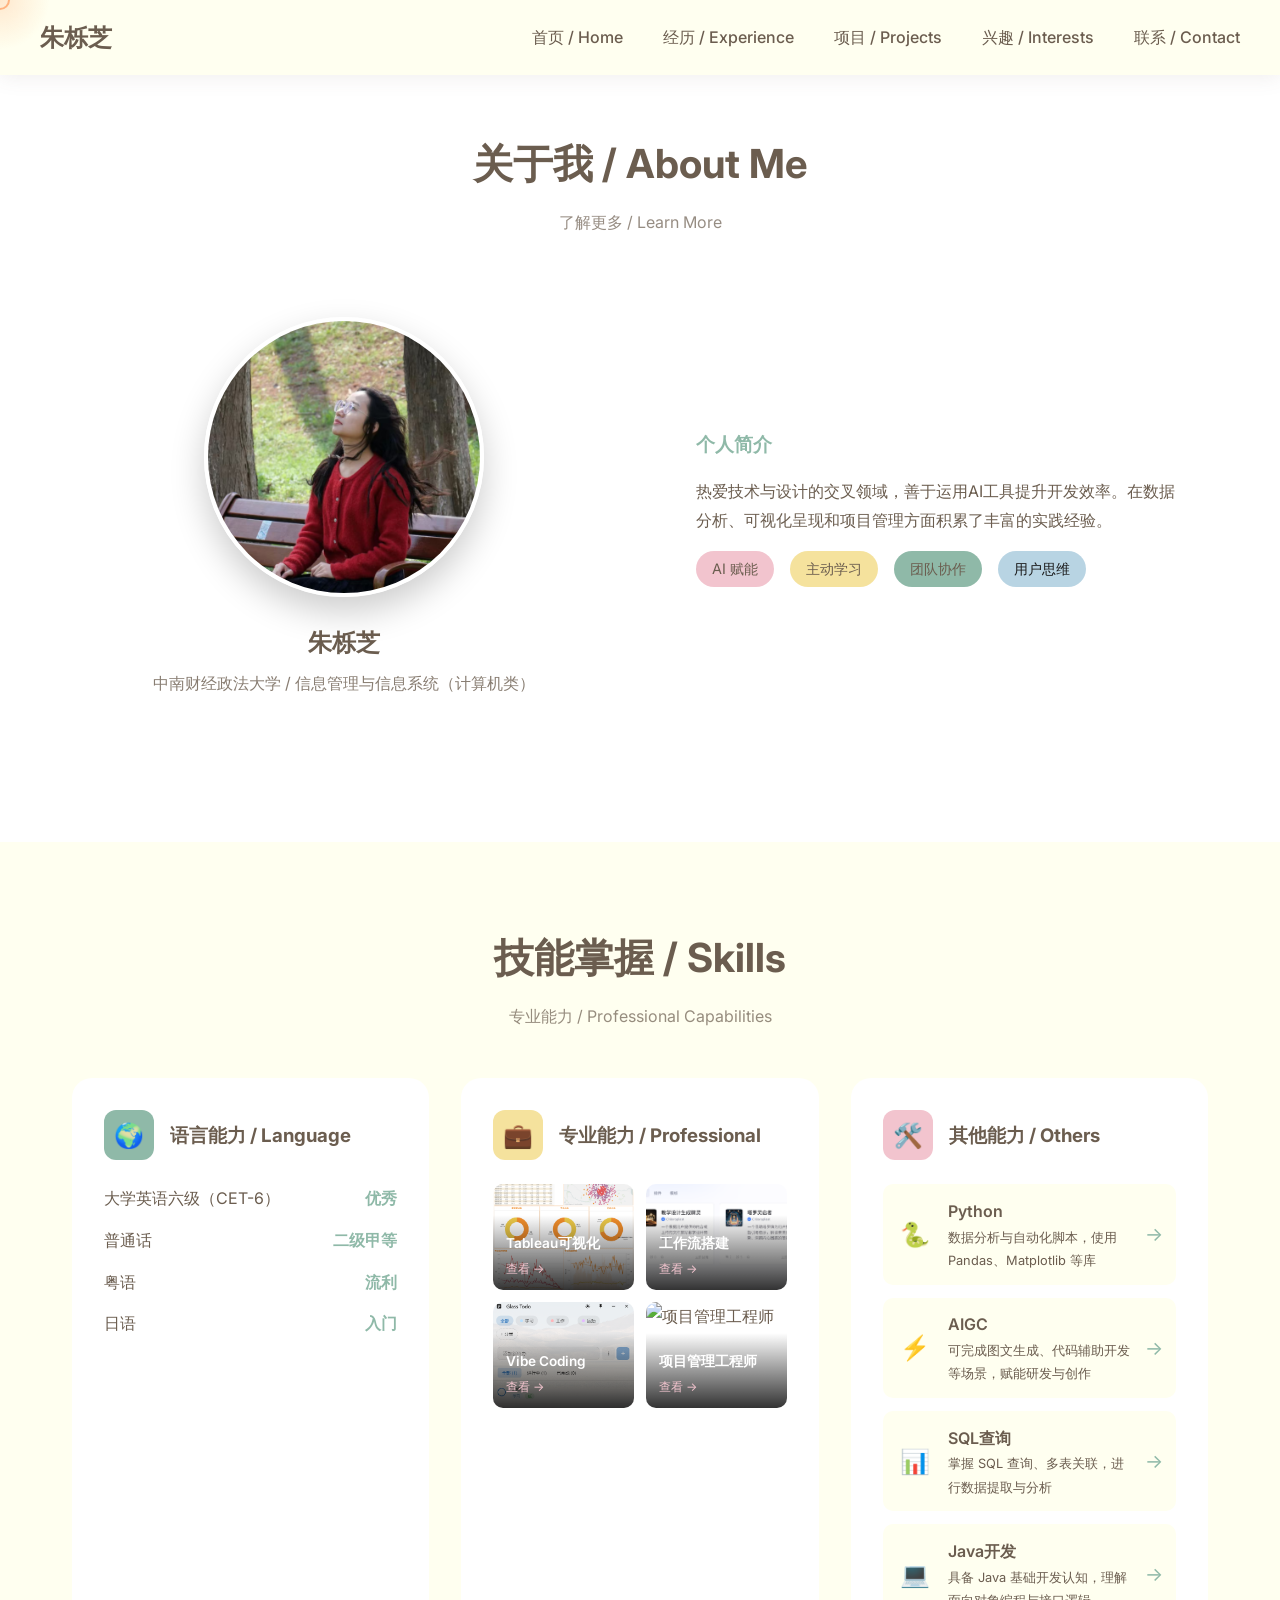
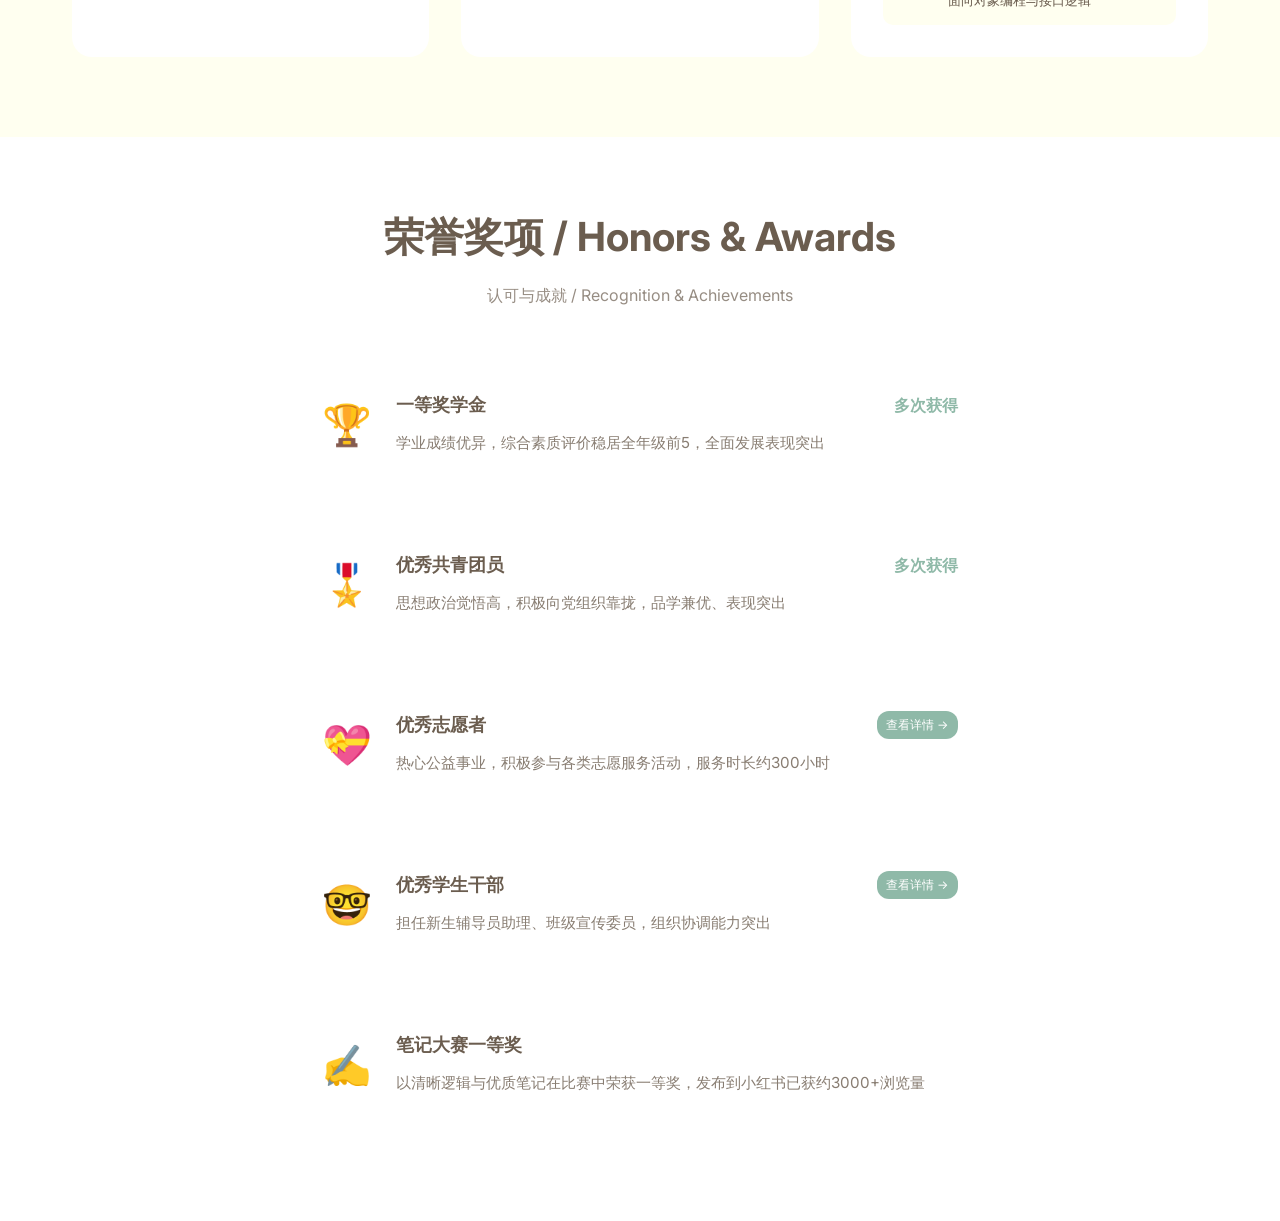
==== about.html @ 86832d2b "Initial commit: Personal portfolio website" ====
<!DOCTYPE html>
<html lang="zh-CN">
<head>
  <meta charset="UTF-8">
  <meta name="viewport" content="width=device-width, initial-scale=1.0">
  <title>关于我 - 朱栎芝 | About Me</title>
  <link rel="preconnect" href="https://fonts.googleapis.com">
  <link rel="preconnect" href="https://fonts.gstatic.com" crossorigin>
  <link href="https://fonts.googleapis.com/css2?family=Inter:wght@300;400;500;600;700&display=swap" rel="stylesheet">
  <link rel="stylesheet" href="css/style.css">
  <link rel="stylesheet" href="css/animations.css">
</head>
<body>

  <!-- 自定义鼠标光标 -->
  <div class="custom-cursor"></div>
  <div class="cursor-glow"></div>

  <!-- 导航栏 -->
  <nav class="navbar scrolled" id="navbar">
    <div class="nav-container">
      <a href="index.html" class="nav-logo">朱栎芝</a>
      <ul class="nav-links">
        <li><a href="index.html" class="nav-link">首页 / Home</a></li>
        <li><a href="experience.html" class="nav-link">经历 / Experience</a></li>
        <li><a href="projects.html" class="nav-link">项目 / Projects</a></li>
        <li><a href="interests.html" class="nav-link">兴趣 / Interests</a></li>
        <li><a href="contact.html" class="nav-link">联系 / Contact</a></li>
      </ul>
      <button class="mobile-menu-btn">☰</button>
    </div>
  </nav>

  <!-- 关于我 -->
  <section id="about" style="padding: 8rem 0 7rem 0; background: var(--color-white);">
    <div class="container">
      <div class="section-title scroll-animate">
        <h2>关于我 / About Me</h2>
        <p>了解更多 / Learn More</p>
      </div>
      
      <div style="display: grid; grid-template-columns: 1fr 1fr; gap: 3rem; align-items: center;">
        <div class="scroll-animate" style="animation-delay: 0.2s;">
          <div class="about-photo-card">
            <div class="about-photo-wrapper">
              <img src="img/avatar.jpg" alt="朱栎芝" class="about-photo" onerror="this.src='data:image/svg+xml,<svg xmlns=%22http://www.w3.org/2000/svg%22 width=%22200%22 height=%22200%22><rect fill=%22%23ddd%22 width=%22200%22 height=%22200%22/><text fill=%22%23999%22 x=%2250%%22 y=%2250%%22 text-anchor=%22middle%22>照片</text></svg>'">
            </div>
            <h3 style="margin-bottom: 0.3rem; font-size: 1.5rem;">朱栎芝</h3>
            <p style="opacity: 0.8;">中南财经政法大学 / 信息管理与信息系统（计算机类）</p>
          </div>
        </div>
        
        <div class="scroll-animate" style="animation-delay: 0.4s;">
          <div class="card">
            <h3 style="margin-bottom: 1rem; color: var(--color-primary);">个人简介</h3>
            <p style="margin-bottom: 1rem; line-height: 1.8;">
              热爱技术与设计的交叉领域，善于运用AI工具提升开发效率。在数据分析、可视化呈现和项目管理方面积累了丰富的实践经验。
            </p>
            <div style="display: flex; gap: 1rem; flex-wrap: wrap;">
              <span style="background: var(--color-secondary); padding: 0.3rem 1rem; border-radius: 20px; font-size: 0.9rem;">AI  赋能</span>
              <span style="background: var(--color-accent); padding: 0.3rem 1rem; border-radius: 20px; font-size: 0.9rem;">主动学习</span>
              <span style="background: var(--color-primary); padding: 0.3rem 1rem; border-radius: 20px; font-size: 0.9rem;">团队协作</span>
              <span style="background: #B8D4E3; color: #1a1a1a; padding: 0.3rem 1rem; border-radius: 20px; font-size: 0.9rem;">用户思维</span>
            </div>
          </div>
        </div>
      </div>
    </div>
  </section>

  <!-- 技能掌握 -->
  <section id="skills" style="padding: 5rem 0;">
    <div class="container">
      <div class="section-title scroll-animate">
        <h2>技能掌握 / Skills</h2>
        <p>专业能力 / Professional Capabilities</p>
      </div>

      <div style="display: grid; grid-template-columns: repeat(auto-fit, minmax(300px, 1fr)); gap: 2rem;">
        
        <!-- 语言能力 -->
        <div class="card card-hover scroll-animate" style="animation-delay: 0.2s;">
          <div style="display: flex; align-items: center; gap: 1rem; margin-bottom: 1.5rem;">
            <div style="width: 50px; height: 50px; background: var(--color-primary); border-radius: 12px; display: flex; align-items: center; justify-content: center; font-size: 1.5rem;">
              🌍
            </div>
            <h3>语言能力 / Language</h3>
          </div>
          <ul style="list-style: none; display: flex; flex-direction: column; gap: 0.8rem;">
            <li style="display: flex; justify-content: space-between;">
              <span>大学英语六级（CET-6）</span>
              <span style="color: var(--color-primary); font-weight: 600;">优秀</span>
            </li>
            <li style="display: flex; justify-content: space-between;">
              <span>普通话</span>
              <span style="color: var(--color-primary); font-weight: 600;">二级甲等</span>
            </li>
            <li style="display: flex; justify-content: space-between;">
              <span>粤语</span>
              <span style="color: var(--color-primary); font-weight: 600;">流利</span>
            </li>
            <li style="display: flex; justify-content: space-between;">
              <span>日语</span>
              <span style="color: var(--color-primary); font-weight: 600;">入门</span>
            </li>
          </ul>
        </div>

        <!-- 专业能力 -->
        <div class="card card-hover scroll-animate" style="animation-delay: 0.4s;">
          <div style="display: flex; align-items: center; gap: 1rem; margin-bottom: 1.5rem;">
            <div style="width: 50px; height: 50px; background: var(--color-accent); border-radius: 12px; display: flex; align-items: center; justify-content: center; font-size: 1.5rem;">
              💼
            </div>
            <h3>专业能力 / Professional</h3>
          </div>
          <div class="works-grid">
            <a href="https://public.tableau.com/app/profile/.88863636/viz/_17752260923790/1_1" target="_blank" class="work-item" style="text-decoration: none; color: inherit;">
              <img src="img/Tableau1.png" alt="Tableau作品" loading="lazy">
              <div class="work-overlay">
                <span class="work-title">Tableau可视化</span>
                <span class="work-view">查看 →</span>
              </div>
            </a>
            <a href="https://www.coze.cn/user/177451257834448?access_entrance=share_my_link&bid=6jnf3qc0g4g09" target="_blank" class="work-item" style="text-decoration: none; color: inherit;">
              <img src="img/workflow.png" alt="工作流作品" loading="lazy">
              <div class="work-overlay">
                <span class="work-title">工作流搭建</span>
                <span class="work-view">查看 →</span>
              </div>
            </a>
            <a href="https://github.com/dark-forest666" target="_blank" class="work-item" style="text-decoration: none; color: inherit;">
              <img src="img/vibecoding.png" alt="Vibe Coding" loading="lazy">
              <div class="work-overlay">
                <span class="work-title">Vibe Coding</span>
                <span class="work-view">查看 →</span>
              </div>
            </a>
            <div class="work-item" onclick="openWorkModal('certificate')">
              <img src="img/zhongxiang.png" alt="项目管理工程师" loading="lazy">
              <div class="work-overlay">
                <span class="work-title">项目管理工程师</span>
                <span class="work-view">查看 →</span>
              </div>
            </div>
          </div>
        </div>

        <!-- 其他能力 -->
        <div class="card card-hover scroll-animate" style="animation-delay: 0.6s;">
          <div style="display: flex; align-items: center; gap: 1rem; margin-bottom: 1.5rem;">
            <div style="width: 50px; height: 50px; background: var(--color-secondary); border-radius: 12px; display: flex; align-items: center; justify-content: center; font-size: 1.5rem;">
              🛠️
            </div>
            <h3>其他能力 / Others</h3>
          </div>
          <div class="project-list">
            <div class="project-item" onclick="openWorkModal('python')">
              <div class="project-icon">🐍</div>
              <div class="project-info">
                <span class="project-name">Python</span>
                <span class="project-desc">数据分析与自动化脚本，使用 Pandas、Matplotlib 等库</span>
              </div>
              <span class="project-arrow">→</span>
            </div>
            <div class="project-item" onclick="openWorkModal('workflow')">
              <div class="project-icon">⚡</div>
              <div class="project-info">
                <span class="project-name">AIGC</span>
                <span class="project-desc">可完成图文生成、代码辅助开发等场景，赋能研发与创作</span>
              </div>
              <span class="project-arrow">→</span>
            </div>
            <div class="project-item" onclick="openWorkModal('uml')">
              <div class="project-icon">📊</div>
              <div class="project-info">
                <span class="project-name">SQL查询</span>
                <span class="project-desc">掌握 SQL 查询、多表关联，进行数据提取与分析</span>
              </div>
              <span class="project-arrow">→</span>
            </div>
            <div class="project-item" onclick="openWorkModal('design')">
              <div class="project-icon">💻</div>
              <div class="project-info">
                <span class="project-name">Java开发</span>
                <span class="project-desc">具备 Java 基础开发认知，理解面向对象编程与接口逻辑</span>
              </div>
              <span class="project-arrow">→</span>
            </div>
          </div>
        </div>
      </div>
    </div>
  </section>

  <section style="padding: 4rem 0; background: var(--color-white);">
    <div class="container">
      <div class="section-title scroll-animate">
        <h2>荣誉奖项 / Honors & Awards</h2>
        <p>认可与成就 / Recognition & Achievements</p>
      </div>

      <div style="max-width: 700px; margin: 0 auto;">
        
        <!-- 奖项1 -->
        <div class="scroll-animate" style="margin-bottom: 1.5rem;">
          <div class="card card-hover">
            <div style="display: flex; align-items: flex-start; gap: 1.5rem;">
              <div style="font-size: 2.5rem;">🏆</div>
              <div style="flex: 1;">
                <div style="display: flex; justify-content: space-between; align-items: center; flex-wrap: wrap; gap: 0.5rem; margin-bottom: 0.5rem;">
                  <h3 style="font-size: 1.1rem;">一等奖学金</h3>
                  <span style="color: var(--color-primary); font-weight: 600;">多次获得</span>
                </div>
                <p style="opacity: 0.8; font-size: 0.95rem;">学业成绩优异，综合素质评价稳居全年级前5，全面发展表现突出</p>
              </div>
            </div>
          </div>
        </div>

        <!-- 奖项2 -->
        <div class="scroll-animate" style="animation-delay: 0.2s; margin-bottom: 1.5rem;">
          <div class="card card-hover">
            <div style="display: flex; align-items: flex-start; gap: 1.5rem;">
              <div style="font-size: 2.5rem;">🎖️</div>
              <div style="flex: 1;">
                <div style="display: flex; justify-content: space-betwwueen; align-items: center; flex-wrap: wrap; gap: 0.5rem; margin-bottom: 0.5rem;">
                  <h3 style="font-size: 1.1rem;">优秀共青团员</h3>
                  <span style="color: var(--color-primary); font-weight: 600; margin-left: auto;">多次获得</span>
                </div>
                <p style="opacity: 0.8; font-size: 0.95rem;">思想政治觉悟高，积极向党组织靠拢，品学兼优、表现突出</p>
              </div>
            </div>
          </div>
        </div>

        <!-- 奖项3 - 优秀志愿者 -->
        <a href="experience.html" style="text-decoration: none; color: inherit; display: block;">
          <div class="scroll-animate" style="animation-delay: 0.4s; margin-bottom: 1.5rem;">
            <div class="card card-hover">
              <div style="display: flex; align-items: flex-start; gap: 1.5rem;">
                <div style="font-size: 2.5rem;">💝</div>
                <div style="flex: 1;">
                  <div style="display: flex; justify-content: space-between; align-items: center; flex-wrap: wrap; gap: 0.5rem; margin-bottom: 0.5rem;">
                    <h3 style="font-size: 1.1rem;">优秀志愿者</h3>
                    <span style="background: var(--color-primary); color: white; padding: 0.2rem 0.6rem; border-radius: 12px; font-size: 0.75rem;">查看详情 →</span>
                  </div>
                  <p style="opacity: 0.8; font-size: 0.95rem;">热心公益事业，积极参与各类志愿服务活动，服务时长约300小时</p>
                </div>
              </div>
            </div>
          </div>
        </a>

        <!-- 奖项4 - 优秀学生干部 -->
        <a href="assistant.html" style="text-decoration: none; color: inherit; display: block;">
          <div class="scroll-animate" style="animation-delay: 0.4s; margin-bottom: 1.5rem;">
            <div class="card card-hover">
              <div style="display: flex; align-items: flex-start; gap: 1.5rem;">
                <div style="font-size: 2.5rem;">🤓</div>
                <div style="flex: 1;">
                  <div style="display: flex; justify-content: space-between; align-items: center; flex-wrap: wrap; gap: 0.5rem; margin-bottom: 0.5rem;">
                    <h3 style="font-size: 1.1rem;">优秀学生干部</h3>
                    <span style="background: var(--color-primary); color: white; padding: 0.2rem 0.6rem; border-radius: 12px; font-size: 0.75rem;">查看详情 →</span>
                  </div>
                  <p style="opacity: 0.8; font-size: 0.95rem;">担任新生辅导员助理、班级宣传委员，组织协调能力突出</p>
                </div>
              </div>
            </div>
          </div>
        </a>

          <!-- 奖项5 - 预留 -->
        <div class="scroll-animate" style="animation-delay: 0.4s; margin-bottom: 1.5rem;">
          <div class="card card-hover">
            <div style="display: flex; align-items: flex-start; gap: 1.5rem;">
              <div style="font-size: 2.5rem;">✍</div>
              <div style="flex: 1;">
                <div style="display: flex; justify-content: space-between; align-items: center; flex-wrap: wrap; gap: 0.5rem; margin-bottom: 0.5rem;">
                  <h3 style="font-size: 1.1rem;">笔记大赛一等奖</h3>
                </div>
                <p style="opacity: 0.8; font-size: 0.95rem;">以清晰逻辑与优质笔记在比赛中荣获一等奖，发布到小红书已获约3000+浏览量</p>
              </div>
            </div>
          </div>
        </div>

      </div>
    </div>
  </section>

  <!-- 作品查看模态框 -->
  <div id="work-modal" class="work-modal">
    <div class="work-modal-content">
      <button class="work-modal-close" onclick="closeWorkModal()">×</button>
      <h3 id="work-modal-title" class="work-modal-title"></h3>
      <div class="work-modal-gallery" id="work-modal-gallery">
        <!-- 图片动态插入 -->
      </div>
    </div>
  </div>

  <style>
    /* 关于我照片样式 */
    .about-photo-card {
      text-align: center;
      padding: 2rem;
    }

    .about-photo-wrapper {
      width: 280px;
      height: 280px;
      margin: 0 auto 1.5rem;
      position: relative;
      border-radius: 50%;
      overflow: hidden;
      box-shadow: 0 15px 35px rgba(0, 0, 0, 0.2);
      border: 4px solid var(--color-white);
      transition: transform 0.4s ease, box-shadow 0.4s ease;
    }

    .about-photo-wrapper:hover {
      transform: scale(1.05);
      box-shadow: 0 25px 50px rgba(0, 0, 0, 0.25);
    }

    .about-photo {
      width: 100%;
      height: 100%;
      object-fit: cover;
    }

    /* 作品网格样式 */
    .works-grid {
      display: grid;
      grid-template-columns: repeat(2, 1fr);
      gap: 0.8rem;
    }

    .work-item {
      position: relative;
      aspect-ratio: 4/3;
      border-radius: 10px;
      overflow: hidden;
      cursor: pointer;
      background: var(--color-gray);
    }

    .work-item img {
      width: 100%;
      height: 100%;
      object-fit: cover;
      transition: transform 0.3s ease;
    }

    .work-item:hover img {
      transform: scale(1.1);
    }

    .work-overlay {
      position: absolute;
      bottom: 0;
      left: 0;
      right: 0;
      background: linear-gradient(transparent, rgba(0, 0, 0, 0.8));
      padding: 1rem 0.8rem 0.6rem;
      display: flex;
      flex-direction: column;
      gap: 0.2rem;
      opacity: 1;
      transition: opacity 0.3s ease;
    }

    .work-item .work-overlay {
      opacity: 1;
    }

    .work-title {
      color: white;
      font-size: 0.85rem;
      font-weight: 600;
    }

    .work-view {
      color: var(--color-secondary);
      font-size: 0.75rem;
    }

    /* 项目列表样式 */
    .project-list {
      display: flex;
      flex-direction: column;
      gap: 0.8rem;
    }

    .project-item {
      display: flex;
      align-items: center;
      gap: 0.8rem;
      padding: 0.8rem;
      background: var(--color-bg);
      border-radius: 10px;
      cursor: pointer;
      transition: all 0.3s ease;
    }

    .project-item:hover {
      background: var(--color-secondary);
      transform: translateX(5px);
    }

    .project-icon {
      font-size: 1.5rem;
      width: 40px;
      text-align: center;
    }

    .project-info {
      flex: 1;
      display: flex;
      flex-direction: column;
    }

    .project-name {
      font-weight: 600;
      color: var(--color-text);
    }

    .project-desc {
      font-size: 0.8rem;
      color: var(--color-text-light);
    }

    .project-arrow {
      color: var(--color-primary);
      font-size: 1.2rem;
      transition: transform 0.3s ease;
    }

    .project-item:hover .project-arrow {
      transform: translateX(5px);
    }

    /* 模态框样式 */
    .work-modal {
      display: none;
      position: fixed;
      top: 0;
      left: 0;
      width: 100%;
      height: 100%;
      background: rgba(0, 0, 0, 0.95);
      z-index: 9999;
      overflow-y: auto;
    }

    .work-modal.active {
      display: flex;
      align-items: center;
      justify-content: center;
      padding: 2rem;
    }

    .work-modal-content {
      max-width: 900px;
      width: 100%;
      position: relative;
    }

    .work-modal-close {
      position: fixed;
      top: 2rem;
      right: 2rem;
      width: 50px;
      height: 50px;
      background: rgba(255, 255, 255, 0.1);
      border: none;
      border-radius: 50%;
      color: white;
      font-size: 2rem;
      cursor: pointer;
      transition: background 0.3s ease;
      z-index: 10000;
    }

    .work-modal-close:hover {
      background: var(--color-primary);
    }

    .work-modal-title {
      color: white;
      font-size: 1.5rem;
      margin-bottom: 1.5rem;
      text-align: center;
    }

    .work-modal-gallery {
      display: grid;
      grid-template-columns: repeat(auto-fit, minmax(250px, 1fr));
      gap: 1rem;
    }

    .work-modal-gallery img {
      width: 100%;
      border-radius: 10px;
      cursor: pointer;
      transition: transform 0.3s ease;
    }

    .work-modal-gallery img:hover {
      transform: scale(1.02);
    }

    @media (max-width: 768px) {
      .about-photo-wrapper {
        width: 150px;
        height: 150px;
      }

      .works-grid {
        grid-template-columns: 1fr;
      }

      .work-modal-gallery {
        grid-template-columns: 1fr;
      }
    }
  </style>

  <script src="js/main.js"></script>
  <script src="js/animations.js"></script>
  <script src="js/interactions.js"></script>

  <script>
    // 作品数据配置
    const workData = {
      
      certificate: {
        title: '系统集成项目管理师证书',
        images: ['img/works/zhongxiang.png']
      }
    };

    // 打开作品模态框
    function openWorkModal(workType) {
      const modal = document.getElementById('work-modal');
      const title = document.getElementById('work-modal-title');
      const gallery = document.getElementById('work-modal-gallery');
      const data = workData[workType];

      if (!data) return;

      title.textContent = data.title;
      gallery.innerHTML = data.images.map(img => 
        `<img src="${img}" alt="${data.title}" loading="lazy" onerror="this.style.display='none'">`
      ).join('');

      modal.classList.add('active');
      document.body.style.overflow = 'hidden';
    }

    // 关闭作品模态框
    function closeWorkModal() {
      const modal = document.getElementById('work-modal');
      modal.classList.remove('active');
      document.body.style.overflow = 'auto';
    }

    // ESC键关闭
    document.addEventListener('keydown', (e) => {
      if (e.key === 'Escape') {
        closeWorkModal();
      }
    });

    // 点击背景关闭
    document.getElementById('work-modal').addEventListener('click', (e) => {
      if (e.target === e.currentTarget) {
        closeWorkModal();
      }
    });
  </script>
</body>
</html>
---- css/style.css ----
/* ==================== 颜色系统 ==================== */
:root {
  --color-primary: #8FB9A8;
  --color-secondary: #F2C4CE;
  --color-accent: #F5E29D;
  --color-bg: #FFFFF0;
  --color-text: #6B5D4F;
  --color-white: #FFFFFF;
}

/* ==================== 重置样式 ==================== */
* {
  margin: 0;
  padding: 0;
  box-sizing: border-box;
}

html {
  scroll-behavior: smooth;
}

body {
  font-family: 'Inter', 'Microsoft YaHei', sans-serif;
  background-color: var(--color-bg);
  color: var(--color-text);
  line-height: 1.8;
  overflow-x: hidden;
}

/* ==================== 自定义鼠标光标 ==================== */
/* 主站页面使用自定义光标 */
body:not(.club-page):not(.assistant-page) {
  cursor: none;
}

/* 主站光标样式 - 详情页会覆盖这些样式 */
body:not(.club-page):not(.assistant-page) .custom-cursor {
  position: fixed;
  width: 20px;
  height: 20px;
  border: 2px solid #FFB380;
  border-radius: 50%;
  pointer-events: none;
  z-index: 99999;
  left: 0;
  top: 0;
  opacity: 1;
  display: block;
}

body:not(.club-page):not(.assistant-page) .cursor-glow {
  position: fixed;
  width: 100px;
  height: 100px;
  background: radial-gradient(circle, rgba(255, 179, 128, 0.3) 0%, transparent 70%);
  border-radius: 50%;
  pointer-events: none;
  z-index: 99998;
  left: 0;
  top: 0;
  opacity: 1;
  display: block;
}

body:not(.club-page):not(.assistant-page):hover .custom-cursor,
body:not(.club-page):not(.assistant-page):hover .cursor-glow {
  opacity: 1;
}

/* ==================== 详情页自定义光标 ==================== */
/* 详情页使用自定义光标 */
body.club-page,
body.assistant-page {
  cursor: none;
}

/* 详情页光标样式 - 始终可见 */
body.club-page .custom-cursor,
body.assistant-page .custom-cursor {
  position: fixed;
  width: 20px;
  height: 20px;
  border: 2px solid #FFB380;
  border-radius: 50%;
  pointer-events: none;
  z-index: 99999;
  left: 0;
  top: 0;
  opacity: 1;
  display: block;
}

body.club-page .cursor-glow,
body.assistant-page .cursor-glow {
  position: fixed;
  width: 100px;
  height: 100px;
  background: radial-gradient(circle, rgba(255, 179, 128, 0.3) 0%, transparent 70%);
  border-radius: 50%;
  pointer-events: none;
  z-index: 99998;
  left: 0;
  top: 0;
  opacity: 1;
  display: block;
}

/* 悬停交互元素时的光标变化 */
a:hover ~ .custom-cursor,
button:hover ~ .custom-cursor,
.card:hover ~ .custom-cursor {
  transform: scale(1.5);
  background: #FFB380;
}

/* ==================== 导航栏 ==================== */
.navbar {
  position: fixed;
  top: 0;
  left: 0;
  right: 0;
  z-index: 1000;
  padding: 1rem 1rem;
  transition: all 0.3s ease;
}

.navbar.scrolled {
  background: rgba(255, 255, 240, 0.95);
  backdrop-filter: blur(10px);
  box-shadow: 0 2px 20px rgba(107, 93, 79, 0.1);
}

.nav-container {
  max-width: 1200px;
  margin: 0 auto;
  display: flex;
  justify-content: space-between;
  align-items: center;
}

.nav-logo {
  font-size: 1.5rem;
  font-weight: 700;
  color: var(--color-text);
  text-decoration: none;
  cursor: none;
}

.nav-links {
  display: flex;
  gap: 2.5rem;
  list-style: none;
}

.nav-link {
  color: var(--color-text);
  text-decoration: none;
  font-weight: 500;
  position: relative;
  cursor: none;
  transition: color 0.3s ease;
}

.nav-link::after {
  content: '';
  position: absolute;
  bottom: -5px;
  left: 50%;
  transform: translateX(-50%) scale(0);
  width: 6px;
  height: 6px;
  background: var(--color-primary);
  border-radius: 50%;
  transition: transform 0.3s ease;
}

.nav-link:hover {
  color: var(--color-accent);
}

.nav-link:hover::after,
.nav-link.active::after {
  transform: translateX(-50%) scale(1);
}

.nav-link.active {
  color: var(--color-accent);
}

.mobile-menu-btn {
  display: none;
  background: none;
  border: none;
  font-size: 1.5rem;
  color: var(--color-text);
  cursor: none;
}

/* ==================== 容器 ==================== */
.container {
  max-width: 1200px;
  margin: 0 auto;
  padding: 0 2rem;
}

/* ==================== 章节标题 ==================== */
.section-title {
  text-align: center;
  margin-bottom: 3rem;
}

.section-title h2 {
  font-size: 2.5rem;
  margin-bottom: 0.5rem;
}

.section-title p {
  font-size: 1rem;
  opacity: 0.7;
}

/* ==================== 卡片样式 ==================== */
.card {
  background: var(--color-white);
  border-radius: 20px;
  padding: 2rem;
  transition: all 0.4s ease;
  cursor: none;
}

.card:hover {
  transform: translateY(-10px);
  box-shadow: 0 20px 40px rgba(107, 93, 79, 0.1);
}

/* ==================== 按钮样式 ==================== */
.btn {
  display: inline-flex;
  align-items: center;
  gap: 0.5rem;
  padding: 1rem 2rem;
  border: none;
  border-radius: 50px;
  font-weight: 600;
  text-decoration: none;
  cursor: none;
  transition: all 0.3s ease;
}

.btn-primary {
  background: var(--color-primary);
  color: var(--color-white);
}

.btn-primary:hover {
  transform: scale(1.05);
  box-shadow: 0 10px 30px rgba(138, 154, 135, 0.4);
}

.btn-secondary {
  background: var(--color-white);
  color: var(--color-text);
  border: 2px solid var(--color-secondary);
}

.btn-secondary:hover {
  border-color: var(--color-accent);
  transform: scale(1.05);
}

/* ==================== 粒子背景 ==================== */
.particles-container {
  position: absolute;
  top: 0;
  left: 0;
  width: 100%;
  height: 100%;
  overflow: hidden;
  z-index: 0;
}

.particle {
  position: absolute;
  border-radius: 50%;
  pointer-events: none;
}

/* ==================== 页脚 ==================== */
.footer {
  background: var(--color-white);
  padding: 0.75rem 0;
  text-align: center;
  margin-top: 2rem;
  border-top: 1px solid #B4A08C;
  width: 100%;
  max-width: 100vw;
  height: 90px;
  display: flex;
  flex-direction: column;
  justify-content: center;
  align-items: center;
}

.footer p {
  opacity: 0.7;
  font-size: 14px;
  line-height: 1.5;
  margin-bottom: 0.8rem;
  color: var(--color-text);
}

/* ==================== 响应式 ==================== */
@media (max-width: 768px) {
  .nav-links {
    display: none;
  }
  
  .mobile-menu-btn {
    display: block;
  }
  
  .section-title h2 {
    font-size: 2rem;
  }
}
---- css/animations.css ----
/* ==================== 基础动画 ==================== */

/* 淡入上滑 */
@keyframes fadeInUp {
  from {
    opacity: 0;
    transform: translateY(40px);
  }
  to {
    opacity: 1;
    transform: translateY(0);
  }
}

.animate-fade-in-up {
  animation: fadeInUp 0.8s ease forwards;
}

/* 打字机效果 */
@keyframes typing {
  from {
    width: 0;
  }
  to {
    width: 100%;
  }
}

@keyframes blink {
  50% {
    border-color: transparent;
  }
}

.typewriter {
  overflow: hidden;
  border-right: 3px solid var(--color-primary);
  white-space: nowrap;
  animation: typing 2s steps(30) forwards, blink 0.7s infinite;
}

/* 粒子漂浮 */
@keyframes float {
  0%, 100% {
    transform: translateY(0) rotate(0deg);
  }
  50% {
    transform: translateY(-30px) rotate(180deg);
  }
}

.particle-float {
  animation: float ease-in-out infinite;
}

/* 旋转 */
@keyframes spin {
  from {
    transform: rotate(0deg);
  }
  to {
    transform: rotate(360deg);
  }
}

.animate-spin {
  animation: spin 10s linear infinite;
}

/* 脉冲 */
@keyframes pulse {
  0%, 100% {
    transform: scale(1);
    opacity: 1;
  }
  50% {
    transform: scale(1.1);
    opacity: 0.8;
  }
}

.animate-pulse {
  animation: pulse 2s ease-in-out infinite;
}

/* 弹跳 */
@keyframes bounce {
  0%, 20%, 50%, 80%, 100% {
    transform: translateY(0);
  }
  40% {
    transform: translateY(-20px);
  }
  60% {
    transform: translateY(-10px);
  }
}

.animate-bounce {
  animation: bounce 2s infinite;
}

/* 滚动触发类 */
.scroll-animate {
  opacity: 0;
  transform: translateY(40px);
  transition: all 0.8s ease;
}

.scroll-animate.visible {
  opacity: 1;
  transform: translateY(0);
}

/* 卡片悬停 */
.card-hover {
  transition: all 0.4s cubic-bezier(0.175, 0.885, 0.32, 1.275);
}

.card-hover:hover {
  transform: translateY(-15px) scale(1.02);
}

/* 渐变色背景流动 */
@keyframes gradient {
  0% {
    background-position: 0% 50%;
  }
  50% {
    background-position: 100% 50%;
  }
  100% {
    background-position: 0% 50%;
  }
}

.gradient-animated {
  background: linear-gradient(-45deg, var(--color-primary), var(--color-accent), var(--color-secondary), var(--color-primary));
  background-size: 400% 400%;
  animation: gradient 15s ease infinite;
}

/* 涟漪效果 */
@keyframes ripple {
  to {
    transform: scale(4);
    opacity: 0;
  }
}

.ripple {
  position: absolute;
  border-radius: 50%;
  background: rgba(255, 204, 153, 0.4);
  transform: scale(0);
  animation: ripple 0.6s linear;
  pointer-events: none;
}

/* 时间轴动画 */
@keyframes drawLine {
  from {
    height: 0;
  }
  to {
    height: 100%;
  }
}

.timeline-line {
  animation: drawLine 1s ease forwards;
}

/* 技能条 */
@keyframes fillBar {
  from {
    width: 0;
  }
}

.skill-bar {
  animation: fillBar 1.5s ease forwards;
}
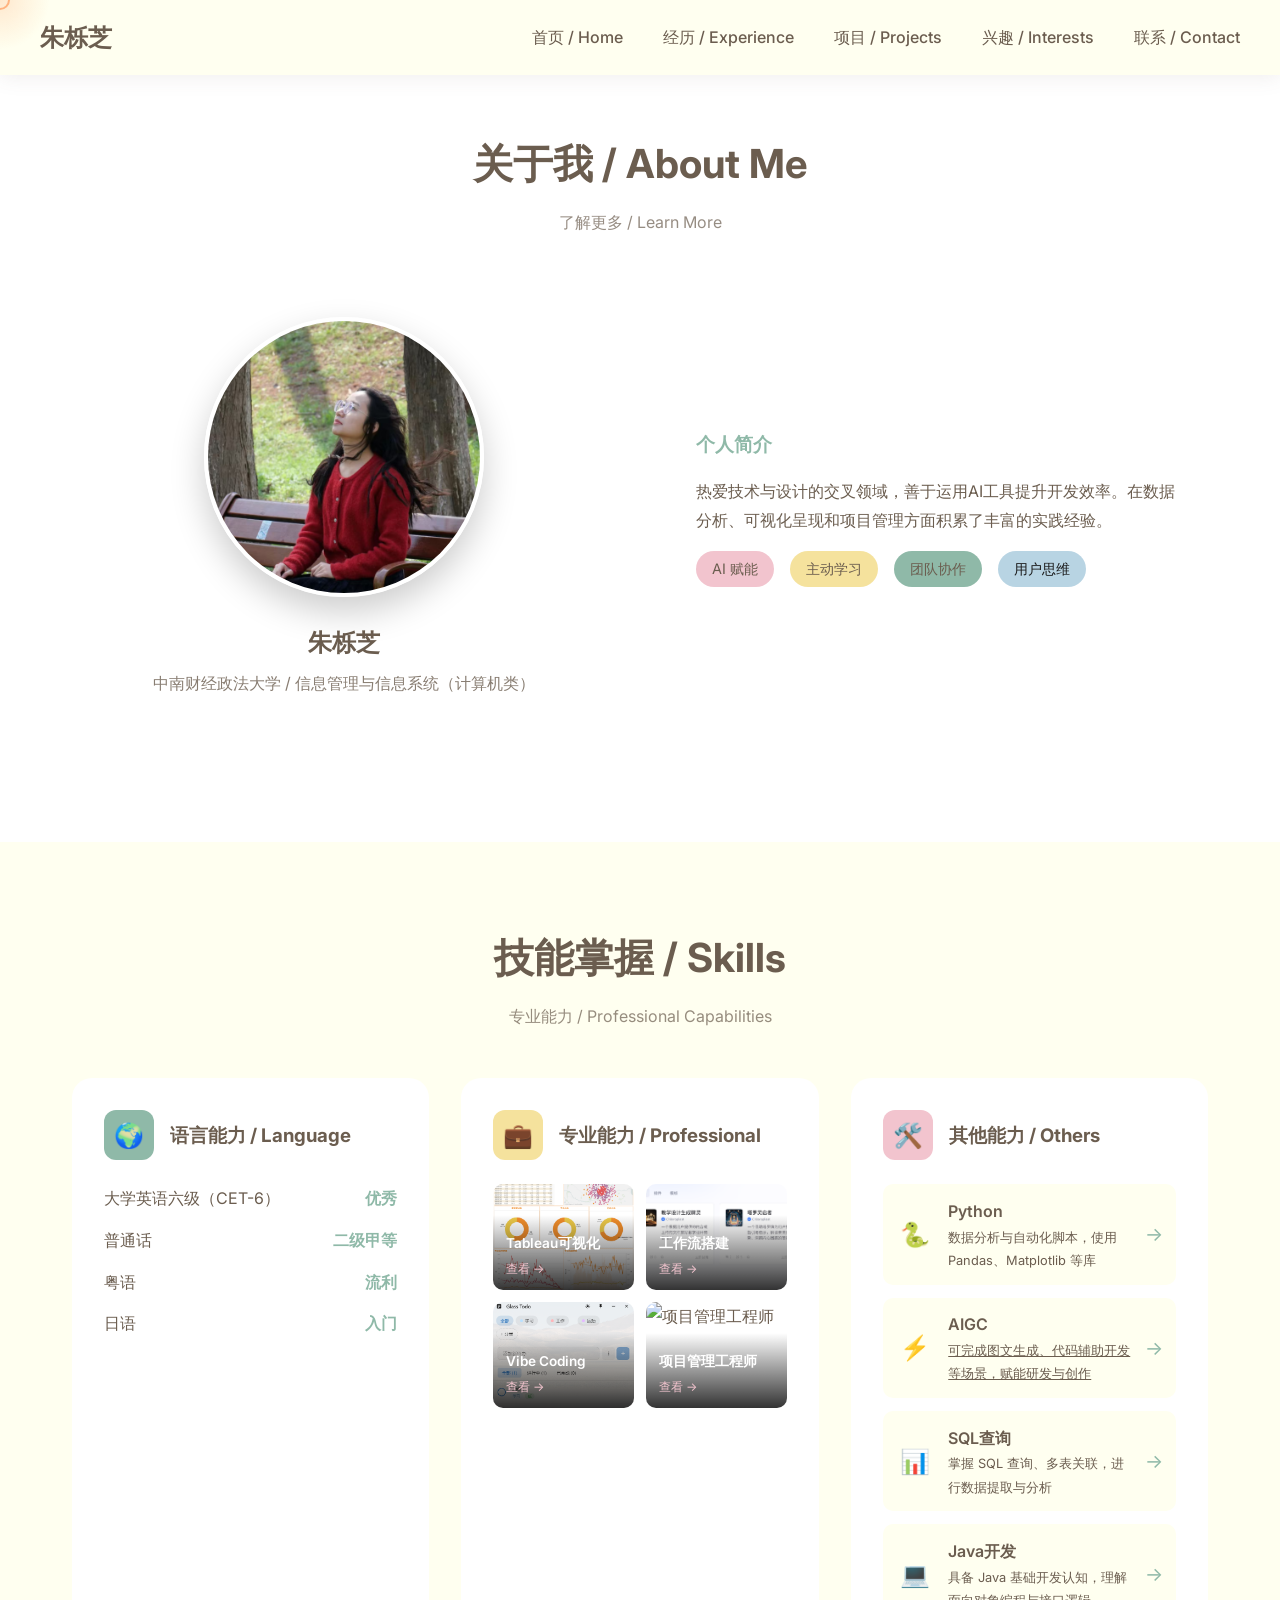
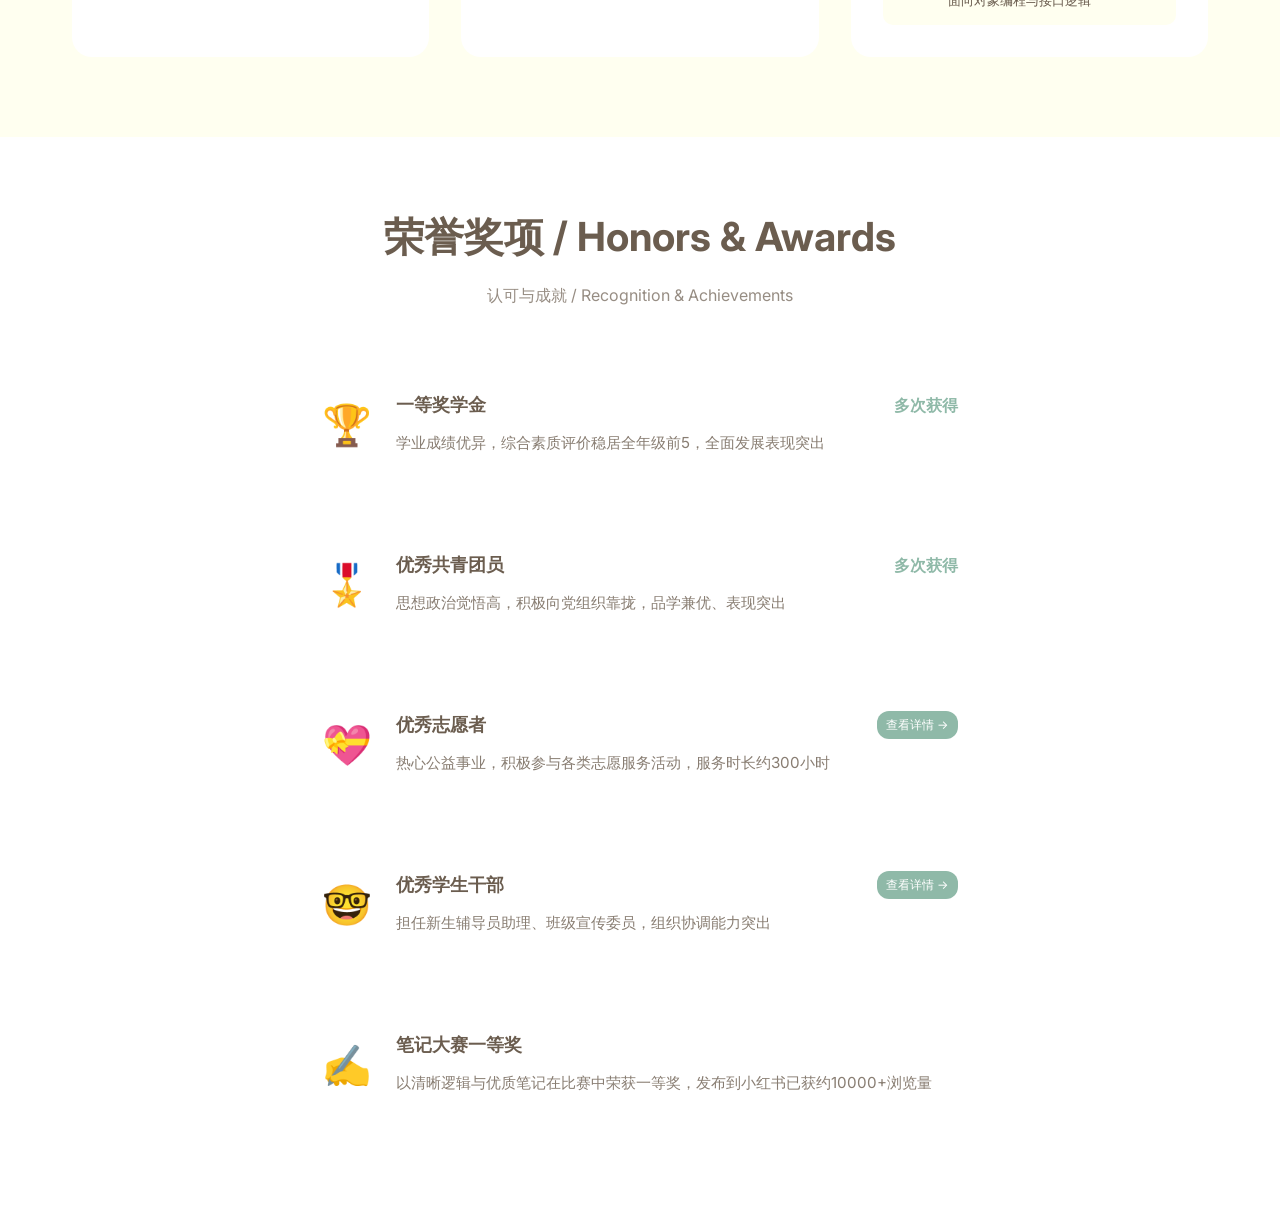
==== commit 6c852618: "更改链接" ====
--- a/about.html
+++ b/about.html
@@ -167,7 +167,7 @@
               <div class="project-icon">⚡</div>
               <div class="project-info">
                 <span class="project-name">AIGC</span>
-                <span class="project-desc">可完成图文生成、代码辅助开发等场景，赋能研发与创作</span>
+                <a href="https://htgv4bgczb.coze.site" target="_blank" class="project-desc">可完成图文生成、代码辅助开发等场景，赋能研发与创作</a>
               </div>
               <span class="project-arrow">→</span>
             </div>
@@ -279,7 +279,7 @@
                 <div style="display: flex; justify-content: space-between; align-items: center; flex-wrap: wrap; gap: 0.5rem; margin-bottom: 0.5rem;">
                   <h3 style="font-size: 1.1rem;">笔记大赛一等奖</h3>
                 </div>
-                <p style="opacity: 0.8; font-size: 0.95rem;">以清晰逻辑与优质笔记在比赛中荣获一等奖，发布到小红书已获约3000+浏览量</p>
+                <p style="opacity: 0.8; font-size: 0.95rem;">以清晰逻辑与优质笔记在比赛中荣获一等奖，发布到小红书已获约10000+浏览量</p>
               </div>
             </div>
           </div>
